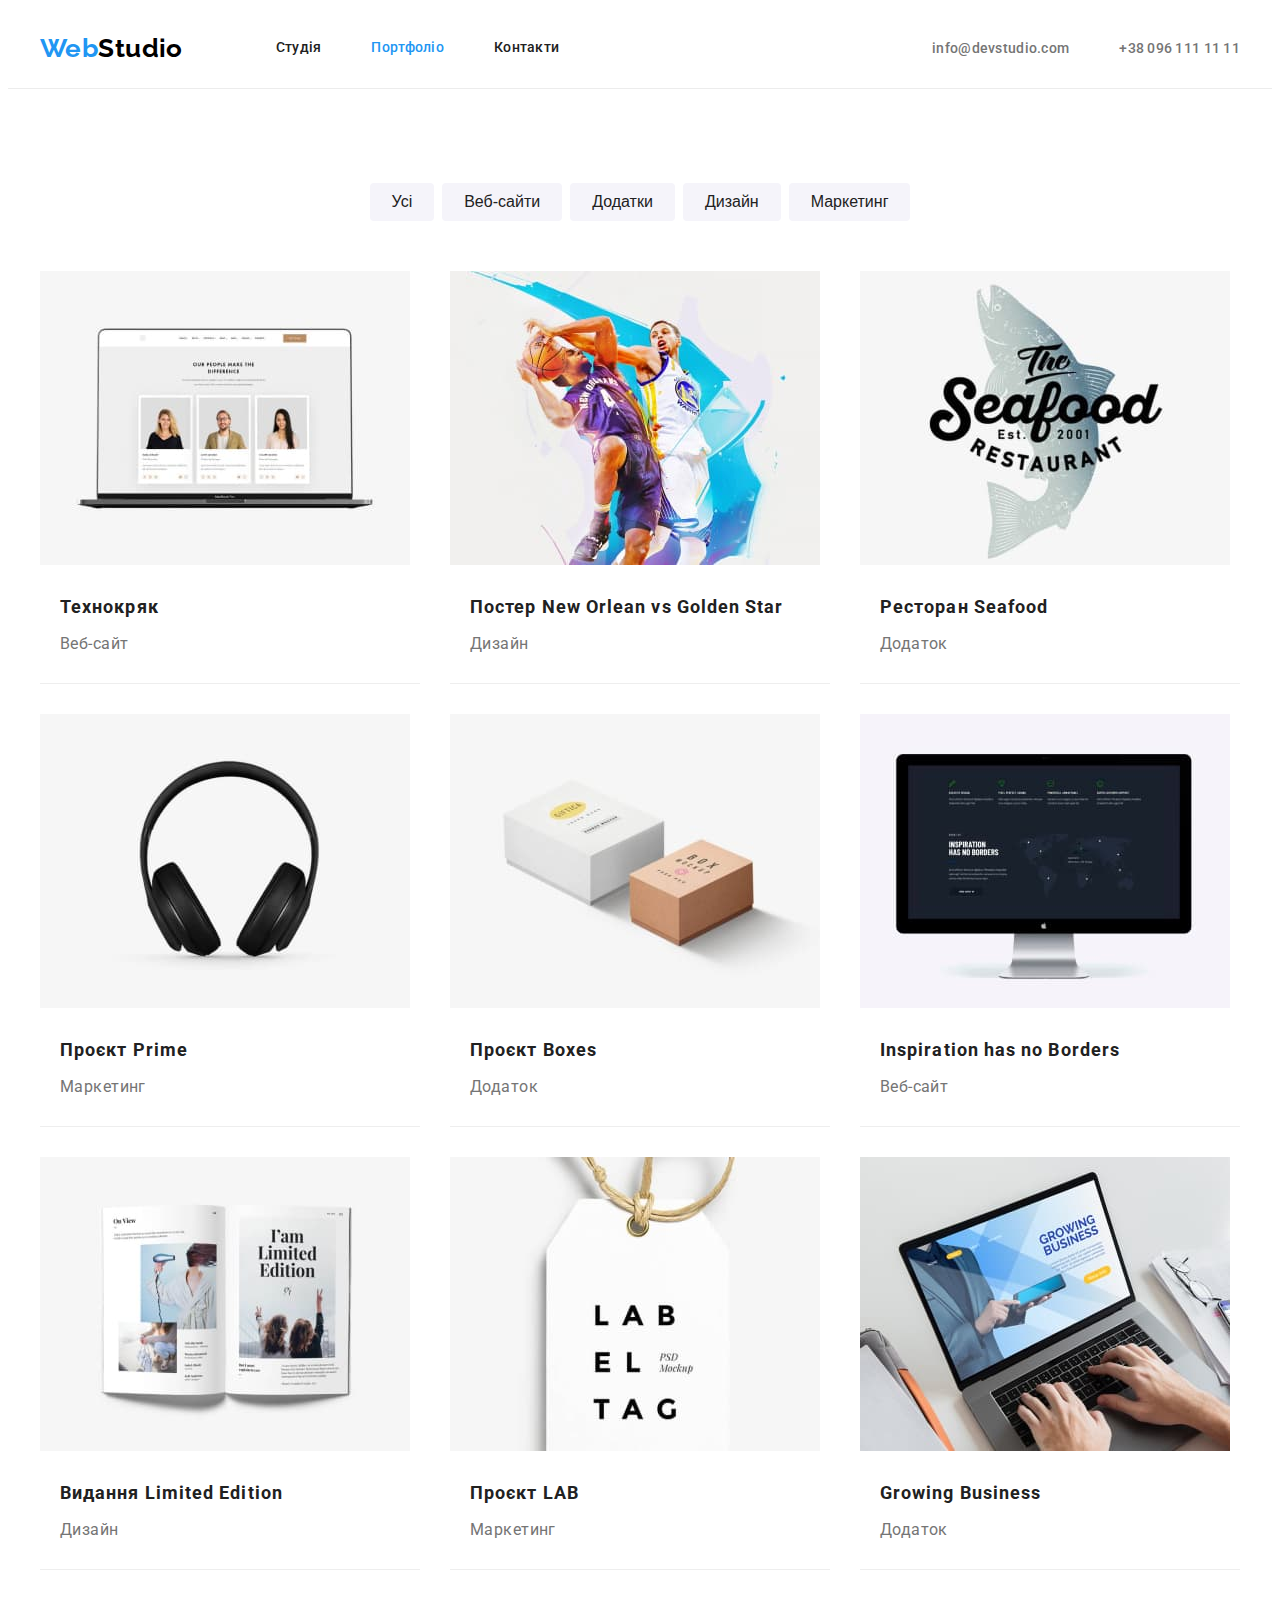
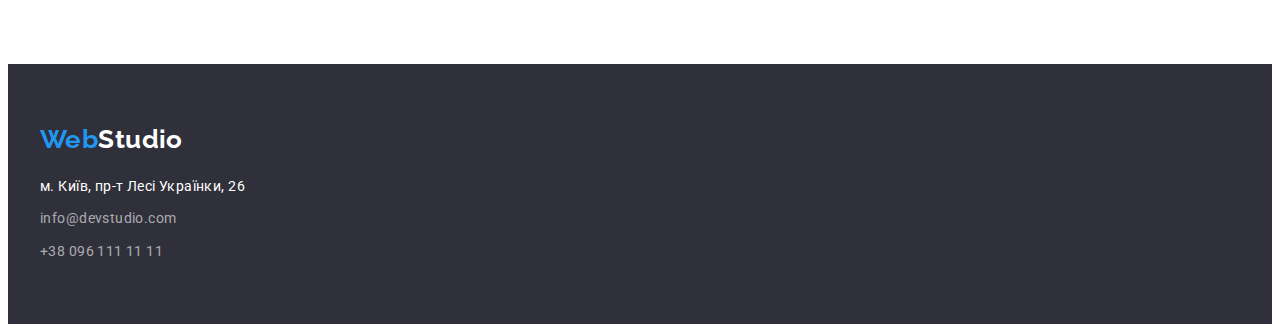
==== portfolio.html @ 138d3c29 "Initial commit" ====
<!DOCTYPE html>
<html lang="uk">
   <head>
      <meta charset="UTF-8" />
      <meta http-equiv="X-UA-Compatible" content="IE=edge" />
      <meta name="viewport" content="width=device-width, initial-scale=1.0" />
      <title>WebStudio</title>
      <link rel="preconnect" href="https://fonts.googleapis.com" />
      <link rel="preconnect" href="https://fonts.gstatic.com" crossorigin />
      <link
         href="https://fonts.googleapis.com/css2?family=Raleway:wght@700&family=Roboto:wght@400;500;700;900&display=swap"
         rel="stylesheet"
      />
      <link
         rel="stylesheet"
         href="https://cdnjs.cloudflare.com/ajax/libs/modern-normalize/1.1.0/modern-normalize.min.css"
         integrity="sha512-wpPYUAdjBVSE4KJnH1VR1HeZfpl1ub8YT/NKx4PuQ5NmX2tKuGu6U/JRp5y+Y8XG2tV+wKQpNHVUX03MfMFn9Q=="
         crossorigin="anonymous"
         referrerpolicy="no-referrer"
      />
      <link rel="stylesheet" href="./css/styles.css" />
   </head>
   <body>
      <header class="page-header">
         <div class="container">
            <nav class="nav">
               <a href="./index.html" class="logo link">
                  <span>Web</span>Studio
               </a>
               <ul class="nav-list list">
                  <li class="nav-item">
                     <a href="./index.html" class="nav-link link">Студія</a>
                  </li>
                  <li class="nav-item">
                     <a href="./portfolio.html" class="nav-link link current"
                        >Портфоліо</a
                     >
                  </li>
                  <li class="nav-item">
                     <a href="#" class="nav-link link">Контакти</a>
                  </li>
               </ul>
            </nav>
            <ul class="header-contacts-list list">
               <li class="header-contacts-item">
                  <a
                     href="mailto:info@devstudio.com"
                     class="header-contacts-link link"
                     >info@devstudio.com</a
                  >
               </li>
               <li class="header-contacts-item">
                  <a href="tel:+380961111111" class="header-contacts-link link"
                     >+38 096 111 11 11</a
                  >
               </li>
            </ul>
         </div>
      </header>

      <main>
         <section class="section portfolio">
            <div class="container">
               <h1 class="visually-hidden">Приклади робіт</h1>
               <!--filters-->
               <ul class="filter-list list">
                  <li><button type="button" class="button">Усі</button></li>
                  <li>
                     <button type="button" class="button">Веб-сайти</button>
                  </li>
                  <li><button type="button" class="button">Додатки</button></li>
                  <li><button type="button" class="button">Дизайн</button></li>
                  <li>
                     <button type="button" class="button">Маркетинг</button>
                  </li>
               </ul>
               <ul class="example-list list">
                  <li class="example-item">
                     <a href="#" class="link">
                        <img
                           src="./images/portfolio/portfolio-1.jpg"
                           alt="Ноутбук з відкритим веб-сайтом."
                           width="370"
                        />
                        <div class="example-item-text">
                           <h2 class="example-list-title title">Технокряк</h2>
                           <p>Веб-сайт</p>
                        </div>
                     </a>
                  </li>
                  <li class="example-item">
                     <a href="#" class="link">
                        <img
                           src="./images/portfolio/portfolio-2.jpg"
                           alt="Два спортсмена грають в баскетбол."
                           width="370"
                        />
                        <div class="example-item-text">
                           <h2 class="example-list-title title">
                              Постер
                              <span lang="en">New Orlean vs Golden Star</span>
                           </h2>
                           <p>Дизайн</p>
                        </div>
                     </a>
                  </li>
                  <li class="example-item">
                     <a href="" class="link">
                        <img
                           src="./images/portfolio/portfolio-3.jpg"
                           alt="Логотип ресторану."
                           width="370"
                        />
                        <div class="example-item-text">
                           <h2 class="example-list-title title">
                              Ресторан <span lang="en">Seafood</span>
                           </h2>
                           <p>Додаток</p>
                        </div>
                     </a>
                  </li>
                  <li class="example-item">
                     <a href="#" class="link">
                        <img
                           src="./images/portfolio/portfolio-4.jpg"
                           alt="Бездротові чорні навушники"
                           width="370"
                        />
                     </a>
                     <div class="example-item-text">
                        <h2 class="example-list-title title">
                           Проєкт <span lang="en">Prime</span>
                        </h2>
                        <p>Маркетинг</p>
                     </div>
                  </li>
                  <li class="example-item">
                     <a href="" class="link">
                        <img
                           src="./images/portfolio/portfolio-5.jpg"
                           alt="Біла та кремова коробки"
                           width="370"
                        />
                     </a>
                     <div class="example-item-text">
                        <h2 class="example-list-title title">
                           Проєкт <span lang="en">Boxes</span>
                        </h2>
                        <p>Додаток</p>
                     </div>
                  </li>
                  <li class="example-item">
                     <a href="#" class="link">
                        <img
                           src="./images/portfolio/portfolio-6.jpg"
                           alt="Комп'ютер iMac з відкритим веб-сайтом."
                           width="370"
                        />
                     </a>
                     <div class="example-item-text">
                        <h2 lang="en" class="example-list-title title">
                           Inspiration has no Borders
                        </h2>
                        <p>Веб-сайт</p>
                     </div>
                  </li>
                  <li class="example-item">
                     <a href="#" class="link">
                        <img
                           src="./images/portfolio/portfolio-7.jpg"
                           alt="Розворіт глянсового журналу."
                           width="370"
                        />
                     </a>
                     <div class="example-item-text">
                        <h2 class="example-list-title title">
                           Видання <span lang="en">Limited Edition</span>
                        </h2>
                        <p>Дизайн</p>
                     </div>
                  </li>
                  <li class="example-item">
                     <a href="#" class="link">
                        <img
                           src="./images/portfolio/portfolio-8.jpg"
                           alt="Бейдж з логотипом компанії."
                           width="370"
                        />
                     </a>
                     <div class="example-item-text">
                        <h2 class="example-list-title title">
                           Проєкт <span lang="en">LAB</span>
                        </h2>
                        <p>Маркетинг</p>
                     </div>
                  </li>
                  <li class="example-item">
                     <a href="#" class="link">
                        <img
                           src="./images/portfolio/portfolio-9.jpg"
                           alt="Людина працює за ноутбуком."
                           width="370"
                        />
                     </a>
                     <div class="example-item-text">
                        <h2 lang="en" class="example-list-title title">
                           Growing Business
                        </h2>
                        <p>Додаток</p>
                     </div>
                  </li>
               </ul>
            </div>
         </section>
      </main>

      <footer class="footer">
         <div class="container">
            <a href="/" class="logo link"><span>Web</span>Studio </a>
            <address>
               <ul class="footer-contacts-list list">
                  <li>
                     <a
                        href="https://goo.gl/maps/rV1uZb9G3z83WBQQ9"
                        target="_blank"
                        rel="noopener noreferrer nofollow"
                        class="footer-address link"
                        >м. Київ, пр-т Лесі Українки, 26</a
                     >
                  </li>
                  <li class="footer-contacts-item">
                     <a
                        href="mailto:info@devstudio.com"
                        class="footer-mail link"
                        >info@devstudio.com</a
                     >
                  </li>
                  <li>
                     <a href="tel:+380961111111" class="footer-tel link"
                        >+38 096 111 11 11</a
                     >
                  </li>
               </ul>
            </address>
         </div>
      </footer>
   </body>
</html>
---- css/styles.css ----
:root {
   --primary-text-color: #757575;
   --title-text-color: #212121;
   --accent-color: #2196f3;
   --light-auxiliary-color: #ffffff;
   --dark-auxiliary-color: #000000;
   --light-background-color: #f5f4fa;
   --dark-background-color: #2f303a;
}

body {
   color: var(--primary-text-color);
   background-color: var(--light-auxiliary-color);
   font-family: "Roboto", sans-serif;
   font-size: 14px;
   letter-spacing: 0.03em;
}

/* reset */
p,
h1,
h2,
h3,
h4,
h5,
h6 {
   margin: 0;
}
ul,
ol {
   margin: 0;
   padding-left: 0;
}
button {
   cursor: pointer;
}
address {
   font-style: normal;
}
img {
   display: block;
   max-width: 100%;
   height: auto;
}

/* utils */
.link {
   text-decoration: none;
}

.list {
   list-style-type: none;
}

.title {
   color: var(--title-text-color);
}

.section {
   padding-top: 94px;
   padding-bottom: 94px;
}

.container {
   margin-left: auto;
   margin-right: auto;
   padding-right: 15px;
   padding-left: 15px;
   width: 1200px;
}

.button {
   padding: 6px 22px;
   border-radius: 4px;
   border-width: 0;
}

/* ---------visually-hidden-titles------- */
.visually-hidden {
   position: absolute;
   width: 1px;
   height: 1px;
   margin: -1px;
   border: 0;
   padding: 0;

   white-space: nowrap;
   clip-path: inset(100%);
   clip: rect(0 0 0 0);
   overflow: hidden;
}

/* ----------------logo ----------------*/
.logo {
   color: var(--dark-auxiliary-color);
   font-family: "Raleway";
   font-weight: 700;
   font-size: 26px;
   line-height: 1.19;
}

.logo span {
   color: var(--accent-color);
}

/* --------------header------------ */
.page-header {
   border-bottom: 1px solid #ececec;
}

.page-header > .container {
   display: flex;
   justify-content: space-between;
   align-items: center;
}
.nav {
   display: flex;
   gap: 93px;
   align-items: center;
}

.nav-list {
   display: flex;
   gap: 50px;
}

.nav-link,
.header-contacts-link {
   line-height: 1.14;
   letter-spacing: 0.02em;
   font-weight: 500;
}

.nav-link {
   display: block;
   padding-top: 32px;
   padding-bottom: 32px;

   color: var(--title-text-color);
}

.header-contacts-list {
   display: flex;
   gap: 50px;
}

.header-contacts-link {
   color: var(--primary-text-color);
}

.nav-link:hover,
.nav-link:focus,
.nav-link:active,
.nav-link.current {
   color: var(--accent-color);
}

.header-contacts-link:hover,
.header-contacts-link:focus {
   color: var(--accent-color);
}

/* ------------------Hero----------------*/
.hero {
   padding-top: 200px;
   padding-bottom: 200px;

   background-color: var(--dark-background-color);
   text-align: center;
}

.hero-title {
   margin-bottom: 30px;
   margin-right: auto;
   margin-left: auto;
   max-width: 696px;

   color: var(--light-auxiliary-color);
   font-weight: 900;
   font-size: 44px;
   line-height: 1.36;
   letter-spacing: 0.06em;
   text-transform: uppercase;
}

.hero-button {
   padding: 10px 32px;

   background: var(--accent-color);
   box-shadow: 0px 4px 4px rgba(0, 0, 0, 0.15);
   border-radius: 4px;
   border-width: 0;
   color: var(--light-auxiliary-color);
   font-weight: 700;
   font-size: 16px;
   line-height: 1.87;
   text-align: center;
   letter-spacing: 0.06em;
}
.hero-button:active {
   background: #188ce8;
}

/* ---------------features--------------- */
.features {
   padding-bottom: 73px;
}

.feature-list {
   display: flex;
   gap: 30px;
}

.feature-item {
   width: calc((100% - 60px) / 4);
}

.feature-title {
   margin-bottom: 10px;

   font-size: 14px;
   line-height: 1.14;
   text-transform: uppercase;
}

.feature-list .text {
   line-height: 1.71;
}

/* -------------occupation-------------- */
.occupation {
   padding-top: 0;
   padding-bottom: 115px;
}

.occupation-item {
   width: calc((100% - 60px) / 3);
}
.section-title {
   margin-bottom: 50px;

   font-size: 36px;
   line-height: 1.17;
   text-align: center;
}

.occupation-list {
   display: flex;
   gap: 30px;
}

/* -----------------team----------------- */
.team {
   background-color: var(--light-background-color);
}

.team-list {
   display: flex;
   gap: 30px;
}

.team-card {
   width: calc((100% -60px) / 4);
   background-color: var(--light-auxiliary-color);
   box-shadow: 0px 1px 3px rgba(0, 0, 0, 0.12), 0px 1px 1px rgba(0, 0, 0, 0.14),
      0px 2px 1px rgba(0, 0, 0, 0.2);
   border-radius: 0px 0px 4px 4px;
}

.team-card-text {
   padding-top: 30px;
   padding-bottom: 30px;
}

.team-card-title {
   margin-bottom: 10px;

   font-weight: 500;
   font-size: 16px;
   line-height: 1.19;
   text-align: center;
}

.team-card p {
   font-size: 16px;
   line-height: 1.19;
   text-align: center;
}

/* portfolio*/
/* filters */
.filter-list {
   margin-bottom: 50px;
   display: flex;
   justify-content: center;
   gap: 8px;
}

.filter-list .button {
   background-color: var(--light-background-color);
   color: var(--title-text-color);
   font-style: normal;
   font-weight: 500;
   font-size: 16px;
   line-height: 1.62;
}

.filter-list .button:hover,
.filter-list .button:focus,
.filter-list .button:active {
   padding-left: 25px;
   padding-right: 25px;

   background-color: var(--accent-color);
   color: var(--light-auxiliary-color);
   cursor: pointer;
   box-shadow: 0px 3px 1px rgba(0, 0, 0, 0.1), 0px 1px 2px rgba(0, 0, 0, 0.08),
      0px 2px 2px rgba(0, 0, 0, 0.12);
}

/* examples */
.example-list {
   display: flex;
   flex-wrap: wrap;
   gap: 30px;
}

.example-item {
   width: calc((100% - 60px) / 3);
}

.example-item-text {
   padding: 24px 20px;
   border-bottom: 1px solid #eeeeee;
}

.example-list-title {
   margin-bottom: 4px;

   font-size: 18px;
   line-height: 2;
   letter-spacing: 0.06em;
}

.example-list p {
   color: var(--primary-text-color);
   font-size: 16px;
   line-height: 1.87;
}

/* ----------------footer---------------- */
.footer {
   padding-top: 60px;
   padding-bottom: 60px;
   background-color: var(--dark-background-color);
}

.footer .logo {
   display: block;
   margin-bottom: 20px;
   color: var(--light-auxiliary-color);
}

.footer-contacts-list .link {
   font-style: normal;
   line-height: 1.71;
}

.footer-address {
   color: var(--light-auxiliary-color);
}

.footer-mail,
.footer-tel {
   color: rgba(255, 255, 255, 0.6);
}

.footer-contacts-list .link:hover,
.footer-contacts-list .link:focus {
   color: var(--accent-color);
}

.footer-contacts-list .link {
   display: block;
}

.footer-contacts-item {
   margin-top: 9px;
   margin-bottom: 9px;
}
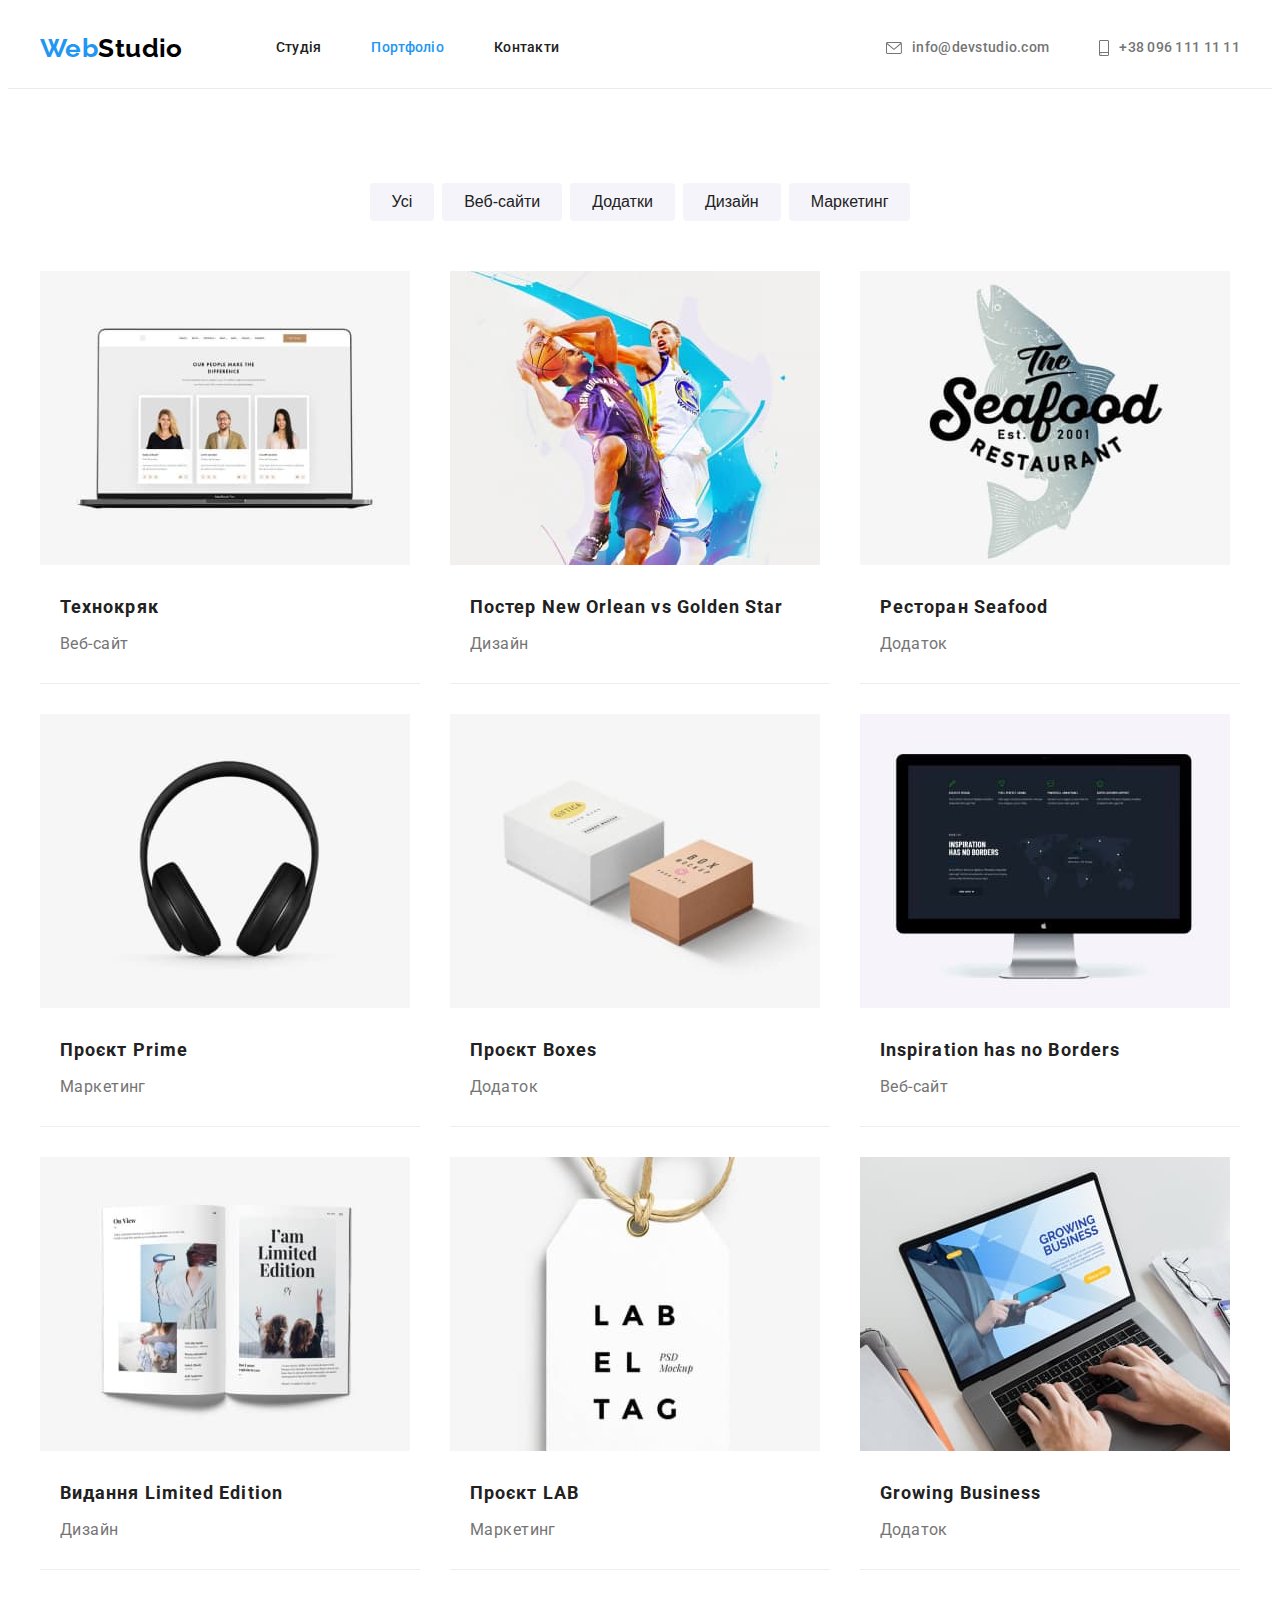
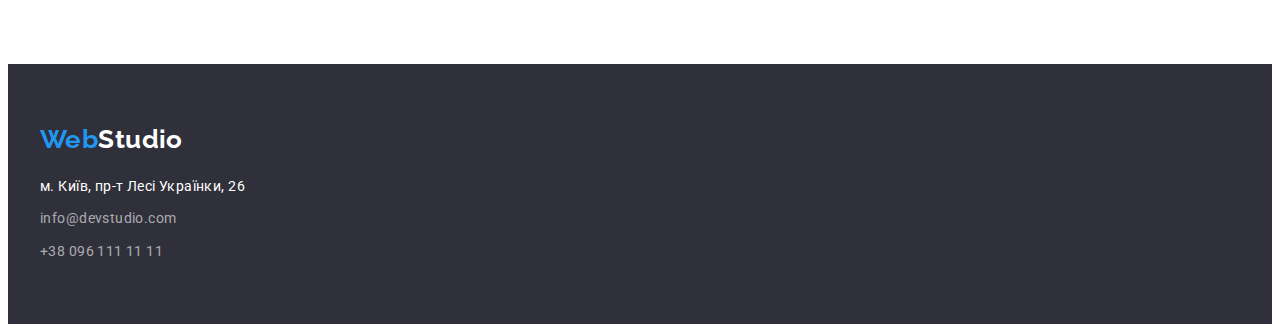
==== commit f2cc17cb: "add icons" ====
--- a/portfolio.html
+++ b/portfolio.html
@@ -46,11 +46,19 @@
                   <a
                      href="mailto:info@devstudio.com"
                      class="header-contacts-link link"
-                     >info@devstudio.com</a
+                  >
+                     <svg width="16px" height="12px" class="contacts-icon">
+                        <use href="./images/icons.svg#icon-envelope"></use>
+                     </svg>
+                     info@devstudio.com</a
                   >
                </li>
                <li class="header-contacts-item">
                   <a href="tel:+380961111111" class="header-contacts-link link"
+                     ><svg width="10px" height="16px" class="contacts-icon">
+                        <use
+                           href="./images/icons.svg#icon-smartphone"
+                        ></use></svg
                      >+38 096 111 11 11</a
                   >
                </li>
--- a/css/styles.css
+++ b/css/styles.css
@@ -6,6 +6,7 @@
    --dark-auxiliary-color: #000000;
    --light-background-color: #f5f4fa;
    --dark-background-color: #2f303a;
+   --icons-color: #afb1b8;
 }
 
 body {
@@ -145,7 +146,14 @@
 }
 
 .header-contacts-link {
+   display: flex;
+   gap: 10px;
+   align-items: center;
    color: var(--primary-text-color);
+}
+
+.contacts-icon {
+   fill: currentColor;
 }
 
 .nav-link:hover,
@@ -164,8 +172,20 @@
 .hero {
    padding-top: 200px;
    padding-bottom: 200px;
+   max-width: 1600px;
+   height: 600px;
+   margin-left: auto;
+   margin-right: auto;
 
    background-color: var(--dark-background-color);
+   background-image: linear-gradient(
+         rgba(47, 48, 58, 0.4),
+         rgba(47, 48, 58, 0.4)
+      ),
+      url(../images/studio/hero/overlay.jpg);
+   background-repeat: no-repeat;
+   background-position: center;
+   background-size: cover;
    text-align: center;
 }
 
@@ -212,7 +232,22 @@
 }
 
 .feature-item {
-   width: calc((100% - 60px) / 4);
+   width: calc((100% - 90px) / 4);
+}
+
+.feature-box {
+   width: 100%;
+   height: 120px;
+   background-color: var(--light-background-color);
+   display: flex;
+   justify-content: center;
+   align-items: center;
+   margin-bottom: 30px;
+}
+
+.feature-icon {
+   width: 70px;
+   height: 70px;
 }
 
 .feature-title {
@@ -285,6 +320,43 @@
    font-size: 16px;
    line-height: 1.19;
    text-align: center;
+}
+/* clients */
+.clients-list {
+   display: flex;
+   gap: 30px;
+}
+
+.clients-item {
+   width: calc((100% - 150px) / 6);
+}
+
+.clients-link {
+   width: 100%;
+   height: 92px;
+   display: flex;
+   justify-content: center;
+   align-items: center;
+   color: var(--icons-color);
+   border: 1px solid var(--icons-color);
+   border-radius: 4px;
+}
+
+.clients-icon {
+   width: 106px;
+   height: 60px;
+   fill: currentColor;
+}
+
+.clients-link:hover,
+.clients-link:focus {
+   color: var(--accent-color);
+   border: 1px solid var(--accent-color);
+}
+
+.clients-icon:hover,
+.clients-icon:focus {
+   fill: var(--accent-color);
 }
 
 /* portfolio*/
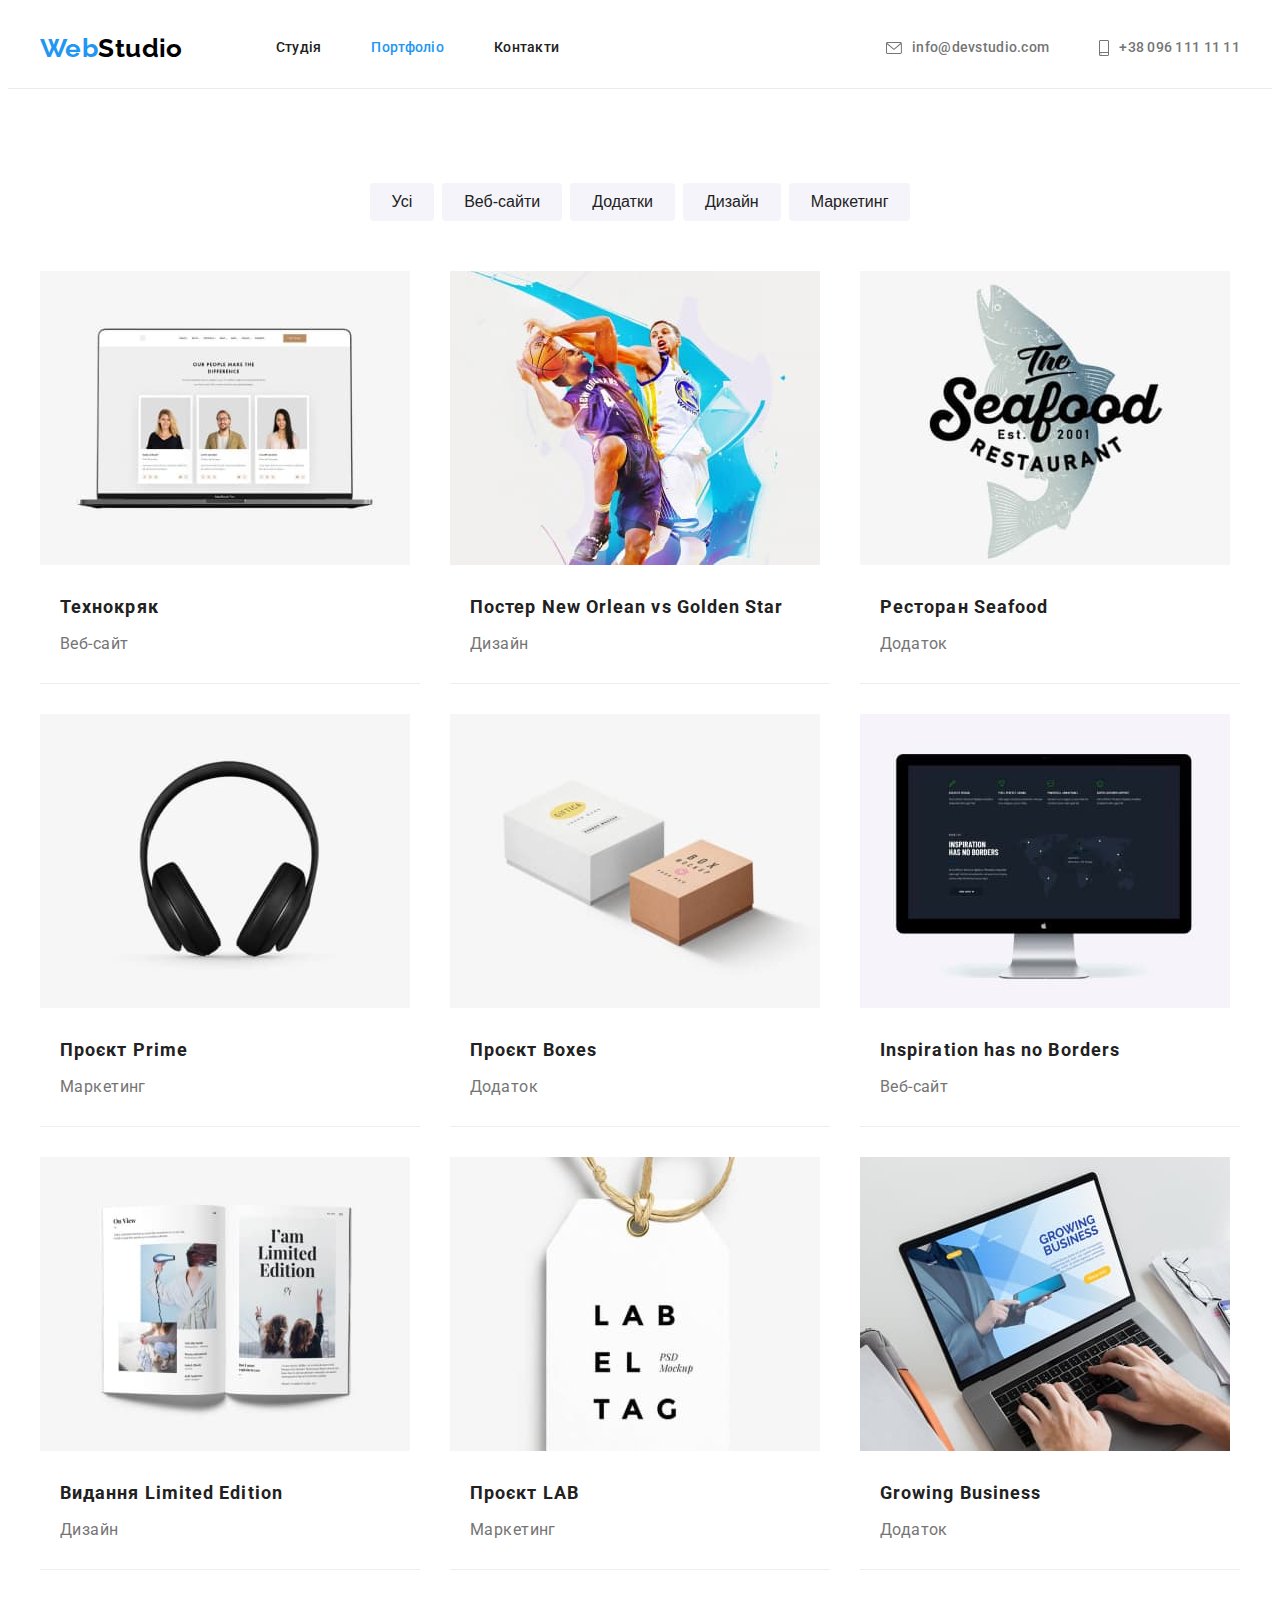
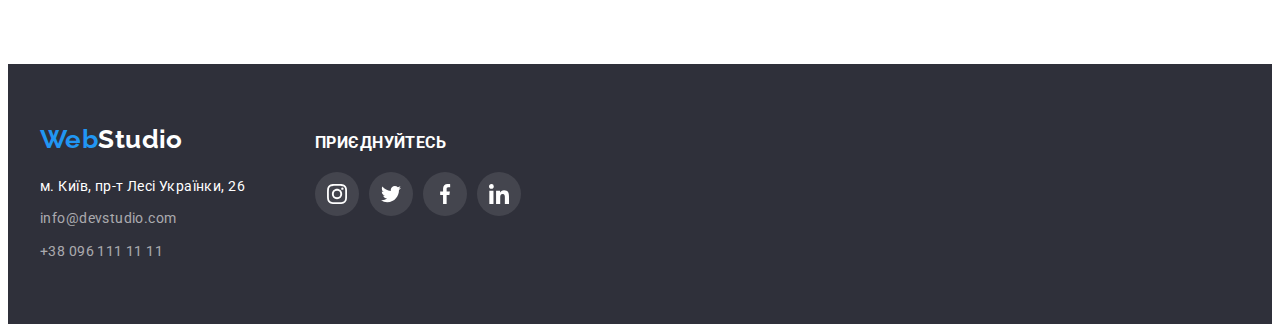
==== commit 920a5be9: "add  social-icons" ====
--- a/portfolio.html
+++ b/portfolio.html
@@ -134,13 +134,13 @@
                            alt="Бездротові чорні навушники"
                            width="370"
                         />
-                     </a>
-                     <div class="example-item-text">
-                        <h2 class="example-list-title title">
-                           Проєкт <span lang="en">Prime</span>
-                        </h2>
-                        <p>Маркетинг</p>
-                     </div>
+                        <div class="example-item-text">
+                           <h2 class="example-list-title title">
+                              Проєкт <span lang="en">Prime</span>
+                           </h2>
+                           <p>Маркетинг</p>
+                        </div>
+                     </a>
                   </li>
                   <li class="example-item">
                      <a href="" class="link">
@@ -149,13 +149,13 @@
                            alt="Біла та кремова коробки"
                            width="370"
                         />
-                     </a>
-                     <div class="example-item-text">
-                        <h2 class="example-list-title title">
-                           Проєкт <span lang="en">Boxes</span>
-                        </h2>
-                        <p>Додаток</p>
-                     </div>
+                        <div class="example-item-text">
+                           <h2 class="example-list-title title">
+                              Проєкт <span lang="en">Boxes</span>
+                           </h2>
+                           <p>Додаток</p>
+                        </div>
+                     </a>
                   </li>
                   <li class="example-item">
                      <a href="#" class="link">
@@ -164,13 +164,13 @@
                            alt="Комп'ютер iMac з відкритим веб-сайтом."
                            width="370"
                         />
-                     </a>
-                     <div class="example-item-text">
-                        <h2 lang="en" class="example-list-title title">
-                           Inspiration has no Borders
-                        </h2>
-                        <p>Веб-сайт</p>
-                     </div>
+                        <div class="example-item-text">
+                           <h2 lang="en" class="example-list-title title">
+                              Inspiration has no Borders
+                           </h2>
+                           <p>Веб-сайт</p>
+                        </div>
+                     </a>
                   </li>
                   <li class="example-item">
                      <a href="#" class="link">
@@ -179,13 +179,13 @@
                            alt="Розворіт глянсового журналу."
                            width="370"
                         />
-                     </a>
-                     <div class="example-item-text">
-                        <h2 class="example-list-title title">
-                           Видання <span lang="en">Limited Edition</span>
-                        </h2>
-                        <p>Дизайн</p>
-                     </div>
+                        <div class="example-item-text">
+                           <h2 class="example-list-title title">
+                              Видання <span lang="en">Limited Edition</span>
+                           </h2>
+                           <p>Дизайн</p>
+                        </div>
+                     </a>
                   </li>
                   <li class="example-item">
                      <a href="#" class="link">
@@ -194,13 +194,13 @@
                            alt="Бейдж з логотипом компанії."
                            width="370"
                         />
-                     </a>
-                     <div class="example-item-text">
-                        <h2 class="example-list-title title">
-                           Проєкт <span lang="en">LAB</span>
-                        </h2>
-                        <p>Маркетинг</p>
-                     </div>
+                        <div class="example-item-text">
+                           <h2 class="example-list-title title">
+                              Проєкт <span lang="en">LAB</span>
+                           </h2>
+                           <p>Маркетинг</p>
+                        </div>
+                     </a>
                   </li>
                   <li class="example-item">
                      <a href="#" class="link">
@@ -209,13 +209,13 @@
                            alt="Людина працює за ноутбуком."
                            width="370"
                         />
-                     </a>
-                     <div class="example-item-text">
-                        <h2 lang="en" class="example-list-title title">
-                           Growing Business
-                        </h2>
-                        <p>Додаток</p>
-                     </div>
+                        <div class="example-item-text">
+                           <h2 lang="en" class="example-list-title title">
+                              Growing Business
+                           </h2>
+                           <p>Додаток</p>
+                        </div>
+                     </a>
                   </li>
                </ul>
             </div>
@@ -223,33 +223,86 @@
       </main>
 
       <footer class="footer">
-         <div class="container">
-            <a href="/" class="logo link"><span>Web</span>Studio </a>
-            <address>
-               <ul class="footer-contacts-list list">
-                  <li>
-                     <a
-                        href="https://goo.gl/maps/rV1uZb9G3z83WBQQ9"
-                        target="_blank"
-                        rel="noopener noreferrer nofollow"
-                        class="footer-address link"
-                        >м. Київ, пр-т Лесі Українки, 26</a
-                     >
-                  </li>
-                  <li class="footer-contacts-item">
-                     <a
-                        href="mailto:info@devstudio.com"
-                        class="footer-mail link"
-                        >info@devstudio.com</a
-                     >
-                  </li>
-                  <li>
-                     <a href="tel:+380961111111" class="footer-tel link"
-                        >+38 096 111 11 11</a
-                     >
-                  </li>
-               </ul>
-            </address>
+         <div class="container-wrap container">
+            <div class="footer-contacts">
+               <a href="/" class="logo link"><span>Web</span>Studio </a>
+               <address>
+                  <ul class="footer-contacts-list list">
+                     <li>
+                        <a
+                           href="https://goo.gl/maps/rV1uZb9G3z83WBQQ9"
+                           target="_blank"
+                           rel="noopener noreferrer nofollow"
+                           class="footer-address link"
+                           >м. Київ, пр-т Лесі Українки, 26</a
+                        >
+                     </li>
+                     <li class="footer-contacts-item">
+                        <a
+                           href="mailto:info@devstudio.com"
+                           class="footer-mail link"
+                           >info@devstudio.com</a
+                        >
+                     </li>
+                     <li>
+                        <a href="tel:+380961111111" class="footer-tel link"
+                           >+38 096 111 11 11</a
+                        >
+                     </li>
+                  </ul>
+               </address>
+            </div>
+            <div class="footer-social-wrap">
+               <h3>Приєднуйтесь</h3>
+               <div class="footer-social">
+                  <ul class="footer-social-list list">
+                     <li class="footer-social-item">
+                        <a
+                           href="#"
+                           rel="noopener nofollow noreferrer"
+                           class="footer-social-link link"
+                           ><svg class="footer-social-icon">
+                              <use
+                                 href="./images/icons.svg#icon-instagram"
+                              ></use></svg
+                        ></a>
+                     </li>
+                     <li class="footer-social-item">
+                        <a
+                           href="#"
+                           rel="noopener nofollow noreferrer"
+                           class="footer-social-link link"
+                           ><svg class="footer-social-icon">
+                              <use
+                                 href="./images/icons.svg#icon-twitter"
+                              ></use></svg
+                        ></a>
+                     </li>
+                     <li class="footer-social-item">
+                        <a
+                           href="#"
+                           rel="noopener nofollow noreferrer"
+                           class="footer-social-link link"
+                           ><svg class="footer-social-icon">
+                              <use
+                                 href="./images/icons.svg#icon-facebook"
+                              ></use></svg
+                        ></a>
+                     </li>
+                     <li class="footer-social-item">
+                        <a
+                           href="#"
+                           rel="noopener nofollow noreferrer"
+                           class="footer-social-link link"
+                           ><svg class="footer-social-icon">
+                              <use
+                                 href="./images/icons.svg#icon-linkedin"
+                              ></use></svg
+                        ></a>
+                     </li>
+                  </ul>
+               </div>
+            </div>
          </div>
       </footer>
    </body>
--- a/css/styles.css
+++ b/css/styles.css
@@ -76,7 +76,7 @@
    border-width: 0;
 }
 
-/* ---------visually-hidden-titles------- */
+/* visually-hidden-titles*/
 .visually-hidden {
    position: absolute;
    width: 1px;
@@ -91,7 +91,7 @@
    overflow: hidden;
 }
 
-/* ----------------logo ----------------*/
+/* logo */
 .logo {
    color: var(--dark-auxiliary-color);
    font-family: "Raleway";
@@ -104,7 +104,7 @@
    color: var(--accent-color);
 }
 
-/* --------------header------------ */
+/* header */
 .page-header {
    border-bottom: 1px solid #ececec;
 }
@@ -159,16 +159,13 @@
 .nav-link:hover,
 .nav-link:focus,
 .nav-link:active,
-.nav-link.current {
-   color: var(--accent-color);
-}
-
+.nav-link.current,
 .header-contacts-link:hover,
 .header-contacts-link:focus {
    color: var(--accent-color);
 }
 
-/* ------------------Hero----------------*/
+/* hero*/
 .hero {
    padding-top: 200px;
    padding-bottom: 200px;
@@ -221,7 +218,7 @@
    background: #188ce8;
 }
 
-/* ---------------features--------------- */
+/* features */
 .features {
    padding-bottom: 73px;
 }
@@ -320,8 +317,47 @@
    font-size: 16px;
    line-height: 1.19;
    text-align: center;
-}
+   margin-bottom: 16px;
+}
+
+.team-social {
+   width: 206px;
+   margin-left: auto;
+   margin-right: auto;
+   padding-bottom: 30px;
+}
+
+.team-social-list {
+   display: flex;
+   gap: 10px;
+   justify-content: center;
+   align-items: center;
+}
+
+.team-social-link {
+   display: flex;
+   justify-content: center;
+   align-items: center;
+   color: var(--icons-color);
+   width: 44px;
+   height: 44px;
+   border-radius: 50%;
+}
+
+.team-social-icon {
+   width: 20px;
+   height: 20px;
+   fill: currentColor;
+}
+
+.team-social-link:hover,
+.team-social-link:focus {
+   background-color: var(--accent-color);
+   color: var(--light-auxiliary-color);
+}
+
 /* clients */
+
 .clients-list {
    display: flex;
    gap: 30px;
@@ -329,11 +365,12 @@
 
 .clients-item {
    width: calc((100% - 150px) / 6);
+   height: 92px;
 }
 
 .clients-link {
    width: 100%;
-   height: 92px;
+   height: 100%;
    display: flex;
    justify-content: center;
    align-items: center;
@@ -352,11 +389,6 @@
 .clients-link:focus {
    color: var(--accent-color);
    border: 1px solid var(--accent-color);
-}
-
-.clients-icon:hover,
-.clients-icon:focus {
-   fill: var(--accent-color);
 }
 
 /* portfolio*/
@@ -408,7 +440,6 @@
 
 .example-list-title {
    margin-bottom: 4px;
-
    font-size: 18px;
    line-height: 2;
    letter-spacing: 0.06em;
@@ -420,11 +451,26 @@
    line-height: 1.87;
 }
 
+.example-item > .link {
+   display: block;
+   background-color: var(--light-auxiliary-color);
+}
+
+.example-item > .link:hover {
+   box-shadow: 0px 1px 1px rgba(0, 0, 0, 0.12), 0px 4px 4px rgba(0, 0, 0, 0.06),
+      1px 4px 6px rgba(0, 0, 0, 0.16);
+}
+
 /* ----------------footer---------------- */
 .footer {
+   background-color: var(--dark-background-color);
    padding-top: 60px;
    padding-bottom: 60px;
-   background-color: var(--dark-background-color);
+}
+
+.container-wrap {
+   display: flex;
+   gap: 70px;
 }
 
 .footer .logo {
@@ -460,3 +506,53 @@
    margin-top: 9px;
    margin-bottom: 9px;
 }
+
+.container-wrap {
+   display: flex;
+   gap: 70px;
+   align-items: baseline;
+}
+
+.footer-social-wrap > h3 {
+   text-transform: uppercase;
+   color: var(--light-auxiliary-color);
+   margin-bottom: 20px;
+}
+
+.footer-social {
+   width: 206px;
+}
+
+.footer-social-list {
+   display: flex;
+   gap: 10px;
+   justify-content: center;
+   align-items: center;
+}
+
+.footer-social-item {
+   width: 44px;
+   height: 44px;
+}
+
+.footer-social-link {
+   display: flex;
+   justify-content: center;
+   align-items: center;
+   color: var(--light-auxiliary-color);
+   background-color: rgba(255, 255, 255, 0.1);
+   width: 100%;
+   height: 100%;
+   border-radius: 50%;
+}
+
+.footer-social-icon {
+   width: 20px;
+   height: 20px;
+   fill: currentColor;
+}
+
+.footer-social-link:hover,
+.footer-social-link:focus {
+   background-color: var(--accent-color);
+}
